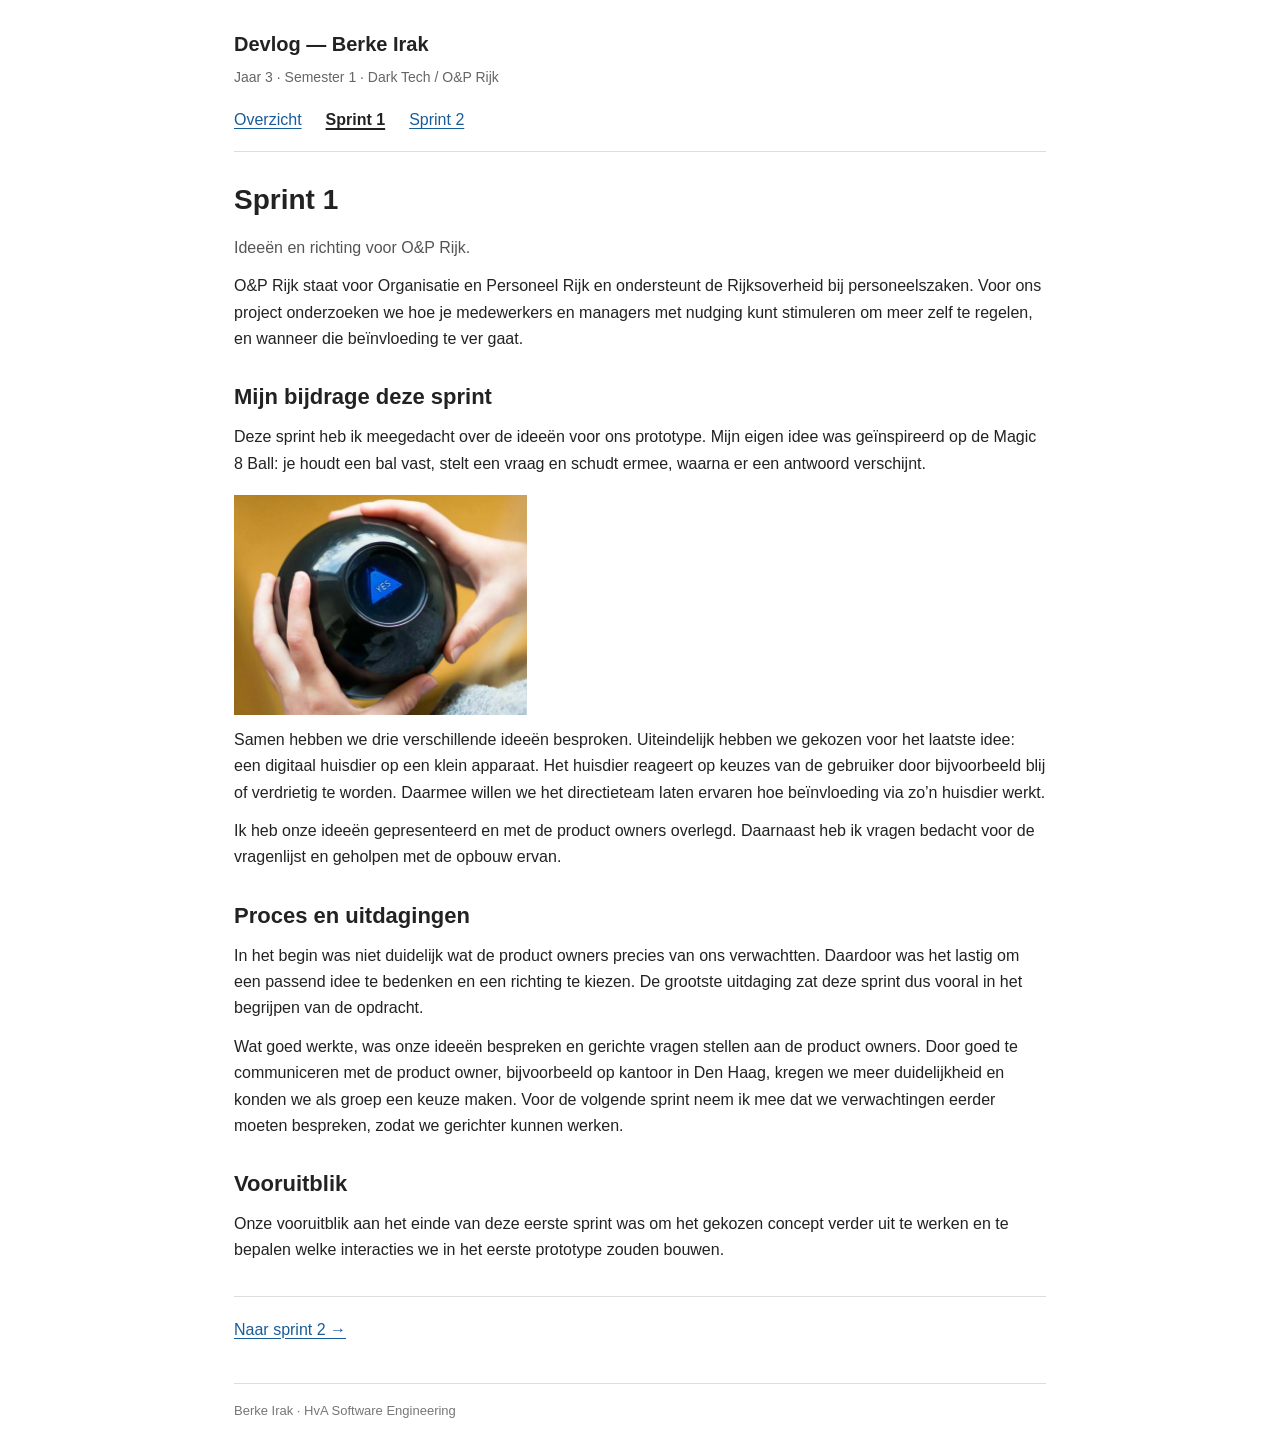
==== sprint-1.html @ 4caf0799 "Simplify devlog and organize all content into sprint pages" ====
<!doctype html>
<html lang="nl">
<head>
<meta charset="utf-8">
<meta name="viewport" content="width=device-width, initial-scale=1">
<meta name="description" content="Devlog van Berke Irak, jaar 3 semester 1. Werk, feedback en reflectie per sprint.">
<title>Sprint 1 — Devlog Berke Irak</title>
<link rel="stylesheet" href="styles.css">
</head>
<body>
<a class="skip" href="#inhoud">Naar de inhoud</a>
<header class="site-header"><a href="index.html" class="site-title">Devlog — Berke Irak</a><p>Jaar 3 · Semester 1 · Dark Tech / O&amp;P Rijk</p><nav aria-label="Sprints"><a href="index.html">Overzicht</a><a href="sprint-1.html" aria-current="page">Sprint 1</a><a href="sprint-2.html">Sprint 2</a></nav></header>
<main id="inhoud"><h1>Sprint 1</h1>
<p class="summary">Ideeën en richting voor O&amp;P Rijk.</p>
<p>O&amp;P Rijk staat voor Organisatie en Personeel Rijk en ondersteunt de Rijksoverheid bij personeelszaken. Voor ons project onderzoeken we hoe je medewerkers en managers met nudging kunt stimuleren om meer zelf te regelen, en wanneer die beïnvloeding te ver gaat.</p>

<h2 id="mijn-bijdrage-deze-sprint">Mijn bijdrage deze sprint</h2>
<p>Deze sprint heb ik meegedacht over de ideeën voor ons prototype. Mijn eigen idee was geïnspireerd op de Magic 8 Ball: je houdt een bal vast, stelt een vraag en schudt ermee, waarna er een antwoord verschijnt.</p>
<p><a href="assets/8ball.webp"><img loading="lazy" alt="8ball" src="assets/8ball.webp" /></a></p>
<p>Samen hebben we drie verschillende ideeën besproken. Uiteindelijk hebben we gekozen voor het laatste idee: een digitaal huisdier op een klein apparaat. Het huisdier reageert op keuzes van de gebruiker door bijvoorbeeld blij of verdrietig te worden. Daarmee willen we het directieteam laten ervaren hoe beïnvloeding via zo’n huisdier werkt.</p>
<p>Ik heb onze ideeën gepresenteerd en met de product owners overlegd. Daarnaast heb ik vragen bedacht voor de vragenlijst en geholpen met de opbouw ervan.</p>
<h2 id="proces-en-uitdagingen">Proces en uitdagingen</h2>
<p>In het begin was niet duidelijk wat de product owners precies van ons verwachtten. Daardoor was het lastig om een passend idee te bedenken en een richting te kiezen. De grootste uitdaging zat deze sprint dus vooral in het begrijpen van de opdracht.</p>
<p>Wat goed werkte, was onze ideeën bespreken en gerichte vragen stellen aan de product owners. Door goed te communiceren met de product owner, bijvoorbeeld op kantoor in Den Haag, kregen we meer duidelijkheid en konden we als groep een keuze maken. Voor de volgende sprint neem ik mee dat we verwachtingen eerder moeten bespreken, zodat we gerichter kunnen werken.</p>
<h2>Vooruitblik</h2><p>Onze vooruitblik aan het einde van deze eerste sprint was om het gekozen concept verder uit te werken en te bepalen welke interacties we in het eerste prototype zouden bouwen.</p>
<p class="next"><a href="sprint-2.html">Naar sprint 2 →</a></p>
</main><footer>Berke Irak · HvA Software Engineering</footer>
</body></html>
---- styles.css ----
* { box-sizing: border-box; }
html { scroll-padding-top: 20px; }
body { max-width: 860px; margin: 0 auto; padding: 28px 24px; background: #fff; color: #222; font: 16px/1.65 Arial, sans-serif; }
a { color: #185c9a; text-underline-offset: 3px; overflow-wrap: anywhere; }
a:hover { color: #103d66; }
a:focus-visible { outline: 2px solid #185c9a; outline-offset: 4px; }
.skip { position: absolute; left: -9999px; }
.skip:focus { position: static; display: block; }
.site-header { padding-bottom: 18px; border-bottom: 1px solid #ddd; }
.site-title { font-size: 20px; font-weight: bold; color: #222; text-decoration: none; }
.site-header p { color: #666; font-size: 14px; margin: 5px 0 18px; }
.site-header nav { display: flex; flex-wrap: wrap; gap: 10px 24px; }
.site-header nav a[aria-current="page"] { color: #222; font-weight: bold; text-decoration-thickness: 2px; }
h1 { font-size: 28px; line-height: 1.3; margin: 30px 0 16px; }
h2 { font-size: 22px; line-height: 1.35; margin: 30px 0 12px; }
h3 { font-size: 18px; line-height: 1.4; margin: 24px 0 10px; }
p { margin: 12px 0; }
li { margin: 5px 0; }
.summary { color: #555; }
.sprint-list { list-style: none; padding: 0; }
.sprint-list li { padding: 4px 0 20px; border-bottom: 1px solid #e5e5e5; }
.sprint-list h2 { margin: 20px 0 6px; }
.sprint-list p { margin: 0; }
.contents { background: #f5f5f5; padding: 16px 20px; margin: 22px 0 30px; }
.contents ul { margin: 8px 0 0; padding-left: 22px; }
section { border-top: 1px solid #ddd; padding-top: 6px; margin-top: 34px; }
img { display: block; max-width: 100%; width: auto; height: auto; max-height: 440px; margin: 18px 0 8px; object-fit: contain; }
img[alt="8ball"] { max-height: 220px; }
p:has(> em) { font-size: 14px; color: #555; margin-top: 6px; }
.table-wrap { overflow-x: auto; margin: 20px 0; }
table { border-collapse: collapse; width: 100%; font-size: 14px; }
th, td { text-align: left; vertical-align: top; padding: 12px; border: 1px solid #ddd; }
th { background: #f5f5f5; }
.evidence { margin: 24px 0; }
.next { border-top: 1px solid #ddd; padding-top: 20px; margin-top: 32px; }
footer { border-top: 1px solid #ddd; margin-top: 40px; padding-top: 16px; color: #777; font-size: 13px; }
@media (max-width: 600px) { body { padding: 20px 16px; } h1 { font-size: 25px; } h2 { font-size: 21px; } th, td { padding: 9px; } }
@media print { .site-header nav, .contents, .next, footer { display: none; } body { max-width: none; padding: 0; color: #000; } img { max-height: 300px; } h2, h3 { break-after: avoid; } }
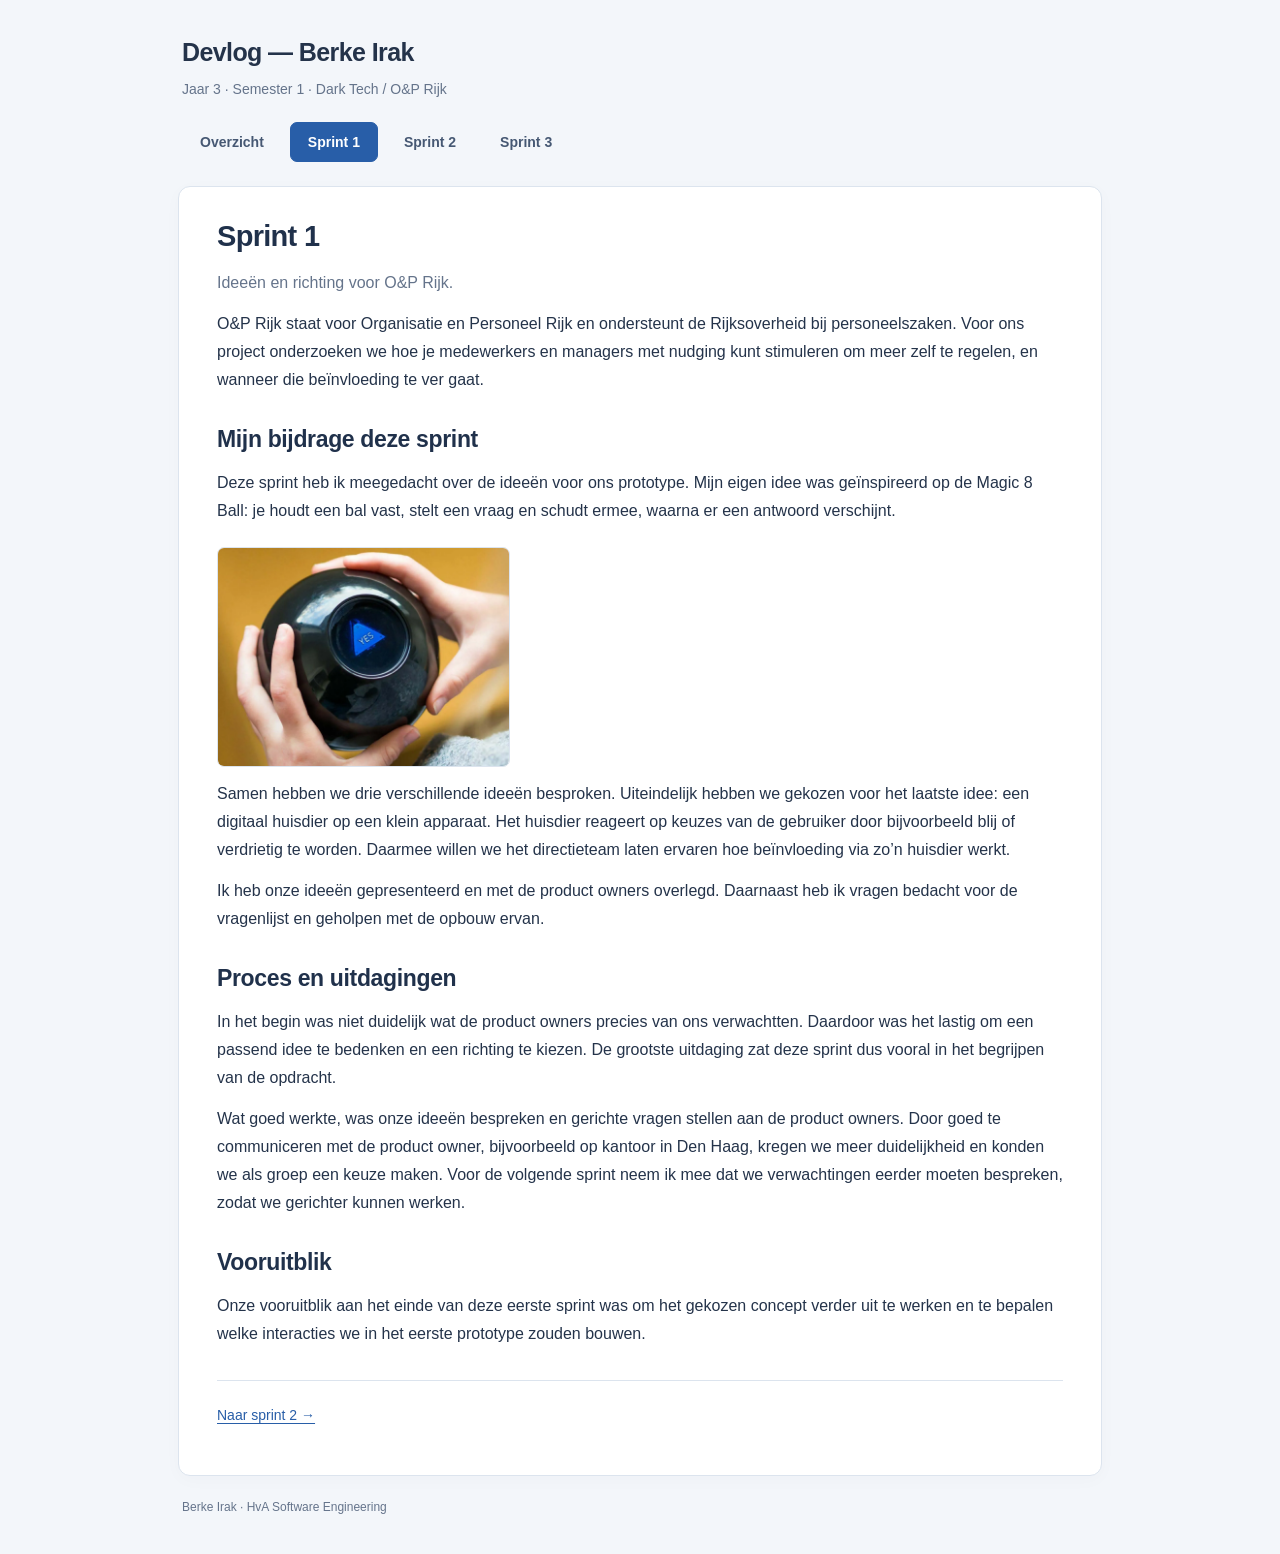
==== commit 715e8bca: "Add sprint 3 devlog with project preparation, images and navigation" ====
--- a/sprint-1.html
+++ b/sprint-1.html
@@ -9,7 +9,7 @@
 </head>
 <body>
 <a class="skip" href="#inhoud">Naar de inhoud</a>
-<header class="site-header"><a href="index.html" class="site-title">Devlog — Berke Irak</a><p>Jaar 3 · Semester 1 · Dark Tech / O&amp;P Rijk</p><nav aria-label="Sprints"><a href="index.html">Overzicht</a><a href="sprint-1.html" aria-current="page">Sprint 1</a><a href="sprint-2.html">Sprint 2</a></nav></header>
+<header class="site-header"><a href="index.html" class="site-title">Devlog — Berke Irak</a><p>Jaar 3 · Semester 1 · Dark Tech / O&amp;P Rijk</p><nav aria-label="Sprints"><a href="index.html">Overzicht</a><a href="sprint-1.html" aria-current="page">Sprint 1</a><a href="sprint-2.html">Sprint 2</a><a href="sprint-3.html">Sprint 3</a></nav></header>
 <main id="inhoud"><h1>Sprint 1</h1>
 <p class="summary">Ideeën en richting voor O&amp;P Rijk.</p>
 <p>O&amp;P Rijk staat voor Organisatie en Personeel Rijk en ondersteunt de Rijksoverheid bij personeelszaken. Voor ons project onderzoeken we hoe je medewerkers en managers met nudging kunt stimuleren om meer zelf te regelen, en wanneer die beïnvloeding te ver gaat.</p>
--- a/styles.css
+++ b/styles.css
@@ -1,38 +1,99 @@
+:root {
+  --ink: #24334a;
+  --muted: #65748b;
+  --blue: #285ea8;
+  --line: #dce4ee;
+  --pale: #f0f5fc;
+}
 * { box-sizing: border-box; }
-html { scroll-padding-top: 20px; }
-body { max-width: 860px; margin: 0 auto; padding: 28px 24px; background: #fff; color: #222; font: 16px/1.65 Arial, sans-serif; }
-a { color: #185c9a; text-underline-offset: 3px; overflow-wrap: anywhere; }
-a:hover { color: #103d66; }
-a:focus-visible { outline: 2px solid #185c9a; outline-offset: 4px; }
+html { scroll-padding-top: 24px; background: #f3f6fa; }
+body { max-width: 980px; margin: 0 auto; padding: 36px 28px; color: var(--ink); font: 16px/1.75 -apple-system, BlinkMacSystemFont, "Segoe UI", sans-serif; }
+a { color: var(--blue); text-underline-offset: 3px; overflow-wrap: anywhere; }
+a:hover { color: #163e76; }
+a:focus-visible { outline: 3px solid #6597db; outline-offset: 4px; border-radius: 3px; }
 .skip { position: absolute; left: -9999px; }
-.skip:focus { position: static; display: block; }
-.site-header { padding-bottom: 18px; border-bottom: 1px solid #ddd; }
-.site-title { font-size: 20px; font-weight: bold; color: #222; text-decoration: none; }
-.site-header p { color: #666; font-size: 14px; margin: 5px 0 18px; }
-.site-header nav { display: flex; flex-wrap: wrap; gap: 10px 24px; }
-.site-header nav a[aria-current="page"] { color: #222; font-weight: bold; text-decoration-thickness: 2px; }
-h1 { font-size: 28px; line-height: 1.3; margin: 30px 0 16px; }
-h2 { font-size: 22px; line-height: 1.35; margin: 30px 0 12px; }
-h3 { font-size: 18px; line-height: 1.4; margin: 24px 0 10px; }
-p { margin: 12px 0; }
-li { margin: 5px 0; }
-.summary { color: #555; }
-.sprint-list { list-style: none; padding: 0; }
-.sprint-list li { padding: 4px 0 20px; border-bottom: 1px solid #e5e5e5; }
-.sprint-list h2 { margin: 20px 0 6px; }
-.sprint-list p { margin: 0; }
-.contents { background: #f5f5f5; padding: 16px 20px; margin: 22px 0 30px; }
-.contents ul { margin: 8px 0 0; padding-left: 22px; }
-section { border-top: 1px solid #ddd; padding-top: 6px; margin-top: 34px; }
-img { display: block; max-width: 100%; width: auto; height: auto; max-height: 440px; margin: 18px 0 8px; object-fit: contain; }
+.skip:focus { position: static; display: block; margin-bottom: 12px; }
+.site-header { padding: 0 4px 24px; }
+.site-title { font-size: 25px; line-height: 1.35; font-weight: 700; letter-spacing: -.6px; color: var(--ink); text-decoration: none; }
+.site-header p { color: var(--muted); font-size: 14px; margin: 7px 0 20px; }
+.site-header nav { display: flex; flex-wrap: wrap; gap: 8px; }
+.site-header nav a { border: 1px solid transparent; border-radius: 7px; padding: 7px 17px; color: #465873; font-size: 14px; font-weight: 600; text-decoration: none; }
+.site-header nav a:hover { background: #e7edf6; }
+.site-header nav a[aria-current="page"] { color: #fff; background: var(--blue); border-color: var(--blue); }
+main { background: #fff; border: 1px solid var(--line); border-radius: 12px; padding: 30px 38px 34px; box-shadow: 0 4px 18px #23354c06; }
+h1, h2, h3 { color: #20314b; line-height: 1.35; }
+h1 { font-size: 29px; letter-spacing: -.7px; margin: 0 0 12px; }
+h2 { font-size: 23px; letter-spacing: -.35px; margin: 30px 0 14px; }
+h3 { font-size: 18px; margin: 25px 0 10px; }
+p { margin: 13px 0; }
+li { margin: 6px 0; }
+.summary, main > p:first-of-type { color: var(--muted); }
+.sprint-list { display: grid; grid-template-columns: repeat(auto-fit, minmax(220px, 1fr)); gap: 18px; list-style: none; padding: 0; margin: 28px 0 4px; }
+.sprint-list li { position: relative; padding: 23px 22px; margin: 0; border: 1px solid var(--line); border-top: 3px solid #467bbd; border-radius: 8px; background: #f9fbfe; transition: border-color .15s, background .15s; }
+.sprint-list li:hover { border-color: #8faed5; background: #f1f6fd; }
+.sprint-list h2 { font-size: 21px; margin: 0 0 10px; }
+.sprint-list h2 a { text-decoration: none; }
+.sprint-list h2 a::after { content: ""; position: absolute; inset: 0; border-radius: 8px; }
+.sprint-list h2 a:focus-visible { outline: none; }
+.sprint-list li:focus-within { outline: 3px solid #6597db; outline-offset: 3px; }
+.sprint-list p { margin: 0; font-size: 14px; line-height: 1.7; color: #566781; }
+.contents { border: 1px solid #dce7f5; border-radius: 8px; background: var(--pale); padding: 18px 20px; margin: 24px 0 32px; }
+.contents strong { font-size: 14px; color: #405776; }
+.contents ul { display: flex; flex-wrap: wrap; gap: 8px 10px; list-style: none; margin: 12px 0 0; padding: 0; }
+.contents li { margin: 0; }
+.contents a { display: block; padding: 5px 10px; border: 1px solid #d6e1ef; border-radius: 5px; background: #fff; font-size: 13px; font-weight: 500; text-decoration: none; }
+.contents a:hover { border-color: #8faed5; }
+section { border-top: 1px solid var(--line); padding-top: 8px; margin-top: 35px; }
+section > h2 { border-left: 3px solid #467bbd; padding-left: 13px; margin-top: 22px; }
+img { display: block; max-width: 100%; width: auto; height: auto; max-height: 440px; margin: 22px 0 10px; object-fit: contain; border: 1px solid var(--line); border-radius: 7px; }
 img[alt="8ball"] { max-height: 220px; }
-p:has(> em) { font-size: 14px; color: #555; margin-top: 6px; }
-.table-wrap { overflow-x: auto; margin: 20px 0; }
-table { border-collapse: collapse; width: 100%; font-size: 14px; }
-th, td { text-align: left; vertical-align: top; padding: 12px; border: 1px solid #ddd; }
-th { background: #f5f5f5; }
-.evidence { margin: 24px 0; }
-.next { border-top: 1px solid #ddd; padding-top: 20px; margin-top: 32px; }
-footer { border-top: 1px solid #ddd; margin-top: 40px; padding-top: 16px; color: #777; font-size: 13px; }
-@media (max-width: 600px) { body { padding: 20px 16px; } h1 { font-size: 25px; } h2 { font-size: 21px; } th, td { padding: 9px; } }
-@media print { .site-header nav, .contents, .next, footer { display: none; } body { max-width: none; padding: 0; color: #000; } img { max-height: 300px; } h2, h3 { break-after: avoid; } }
+p:has(> em) { font-size: 13px; color: var(--muted); margin-top: 7px; }
+.table-wrap { overflow-x: auto; margin: 22px 0; border: 1px solid var(--line); border-radius: 8px; }
+table { border-collapse: collapse; width: 100%; font-size: 14px; line-height: 1.6; }
+th, td { text-align: left; vertical-align: top; padding: 14px 16px; border-bottom: 1px solid var(--line); }
+th { background: var(--pale); color: #334e70; font-weight: 600; }
+tr:last-child td { border-bottom: 0; }
+tbody tr:nth-child(even) { background: #fafbfd; }
+.evidence { background: #f8fafc; border-left: 3px solid #a6b6cb; padding: 16px 20px; margin: 26px 0; border-radius: 0 6px 6px 0; }
+.evidence h3 { font-size: 16px; margin: 0 0 8px; }
+.evidence p { font-size: 14px; color: #566781; margin: 0; }
+.next { border-top: 1px solid var(--line); padding-top: 22px; margin-top: 32px; font-size: 14px; }
+footer { padding: 21px 4px 0; color: var(--muted); font-size: 12px; }
+@media (max-width: 650px) {
+  body { padding: 24px 14px; }
+  .site-header { padding-bottom: 20px; }
+  .site-title { font-size: 22px; }
+  .site-header p { font-size: 12px; }
+  .site-header nav a { padding: 7px 14px; }
+  main { padding: 23px 20px; border-radius: 9px; }
+  h1 { font-size: 26px; }
+  h2 { font-size: 21px; }
+  .sprint-list { grid-template-columns: 1fr; gap: 14px; }
+  .sprint-list li { padding: 19px; }
+  .contents { padding: 15px; }
+  th, td { padding: 10px; }
+}
+@media (prefers-reduced-motion: reduce) { * { transition: none !important; } }
+@media print {
+  html { background: white; }
+  body { max-width: none; padding: 0; color: #000; }
+  main { border: 0; padding: 0; box-shadow: none; }
+  .site-header nav, .contents, .next, footer { display: none; }
+  img { max-height: 300px; }
+  h2, h3 { break-after: avoid; }
+  .sprint-list { display: block; }
+  .sprint-list li { margin: 16px 0; }
+}
+
+/* Sprint 3: figures and material photos in the existing page style. */
+.sprint-date { color: var(--muted); font-size: 13px; }
+.sprint-three figure { margin: 24px 0; }
+.sprint-three figure img { margin: 0 0 9px; }
+.sprint-three figcaption { color: var(--muted); font-size: 13px; line-height: 1.6; }
+.sprint-three .image-grid { display: grid; grid-template-columns: repeat(2, minmax(0, 1fr)); gap: 20px; }
+.sprint-three .image-grid figure { margin-top: 12px; }
+.sprint-three .image-grid img { height: 360px; width: 100%; object-fit: contain; background: #f9fbfe; }
+@media (max-width: 650px) {
+  .sprint-three .image-grid { grid-template-columns: 1fr; gap: 4px; }
+  .sprint-three .image-grid img { height: auto; max-height: 440px; }
+}
